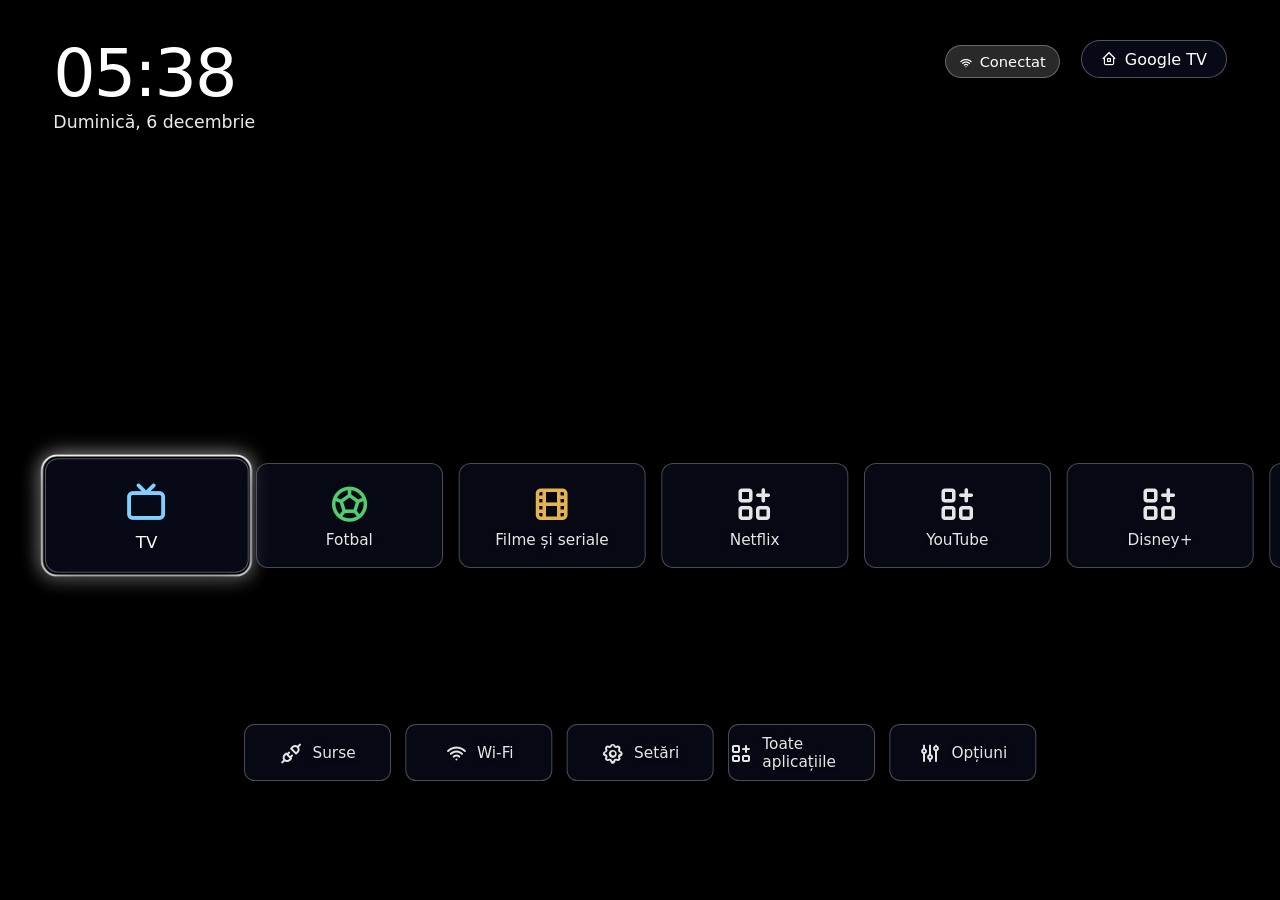
==== launcher/assets/index.html @ 6b67a003 "Upgrade: launcher cu actualizare automata, Recente, meteo, favorite la Fotbal, genuri si de vazut la" ====
<!doctype html>
<html lang="ro">
<head>
<meta charset="utf-8">
<meta name="viewport" content="width=device-width,initial-scale=1,minimum-scale=1,maximum-scale=1">
<meta name="tvhome-bridge" content="2">
<title>Acasă</title>
<link rel="stylesheet" href="t.css">
<style>
*{box-sizing:border-box;outline:none;-webkit-tap-highlight-color:transparent}
html{font-size:calc(100vw/192)}
html,body{margin:0;height:100%;overflow:hidden;background:#000;color:#fff;font-family:Roboto,"Segoe UI",system-ui,sans-serif;-webkit-user-select:none;user-select:none}
#bg{position:absolute;inset:0;background:url(wall.jpg) center/cover no-repeat}
#clock{position:absolute;left:8rem;top:6rem;text-shadow:0 .1rem 1.2rem rgba(0,0,0,.55)}
#ck{font-size:10rem;font-weight:500;letter-spacing:-.3rem;line-height:1}
#dt{font-size:2.6rem;opacity:.92;margin-top:.8rem}
#net{position:absolute;right:33rem;top:6.8rem;font-size:2.2rem;padding:1rem 2rem;border-radius:99rem}
.tb{position:absolute;right:8rem;top:6rem;font-size:2.4rem;padding:1.3rem 2.8rem;border-radius:99rem;display:flex;gap:1.2rem;align-items:center;transition:transform .3s cubic-bezier(.34,1.4,.5,1),box-shadow .3s;background:rgba(10,13,32,.74)!important}
.tb.f{transform:scale(1.08);border-color:#fff!important;box-shadow:0 0 0 .3rem #fff,0 0 3rem rgba(255,255,255,.55)}
.gl{background:rgba(255,255,255,.16);border:.1rem solid rgba(255,255,255,.3);}
.vw{position:absolute;left:0;right:0;overflow:visible}
#vA{top:50%;height:20rem}
#vB{top:79%;height:12rem}
#vR{top:37%;height:12rem;display:none}
#rlab{position:absolute;left:8rem;top:34.4%;font-size:2.3rem;opacity:.9;text-shadow:0 .1rem .8rem #000;display:none}
#wx{display:none;align-items:center;gap:1rem;font-size:2.8rem;margin-top:1rem;text-shadow:0 .1rem 1.2rem rgba(0,0,0,.55)}
#wx i{font-size:3.4rem}
.sm.f .in{box-shadow:0 0 0 .3rem #fff,0 1.4rem 3.6rem rgba(0,0,0,.5)}
.row{position:absolute;left:0;top:0;height:100%;transition:transform .42s cubic-bezier(.3,1.1,.4,1);will-change:transform}
.t{position:absolute;top:2rem;transition:transform .36s cubic-bezier(.34,1.3,.5,1);will-change:transform}
.in{position:relative;width:100%;height:100%;border-radius:1.8rem;overflow:hidden;transition:transform .3s cubic-bezier(.34,1.4,.5,1),opacity .3s,box-shadow .3s;display:flex;flex-direction:column;align-items:center;justify-content:center;gap:.8rem;box-shadow:0 .6rem 2rem rgba(0,0,0,.35)}
.in.g{background:rgba(10,13,32,.74);border:.1rem solid rgba(255,255,255,.3);}
.in img{width:100%;height:100%;object-fit:cover;display:block}
.in i{font-size:6.4rem}
.in span{font-size:2.3rem;opacity:1;text-shadow:0 .1rem .6rem rgba(0,0,0,.6)}
.sm .in{flex-direction:row;gap:1.4rem;border-radius:1.6rem}
.sm .in i{font-size:3.6rem}
.sm .in span{font-size:2.3rem}
.dim .in{opacity:.9}
.f .in{transform:scale(1.09);opacity:1;box-shadow:0 1.4rem 3.6rem rgba(0,0,0,.5)}
#ring{position:absolute;pointer-events:none;border:.3rem solid #fff;border-radius:2.4rem;box-shadow:0 0 3rem rgba(255,255,255,.65);opacity:0;transition:transform .38s cubic-bezier(.34,1.4,.5,1),width .38s cubic-bezier(.34,1.4,.5,1),height .38s cubic-bezier(.34,1.4,.5,1),opacity .25s;top:0;left:0}
.edit .t .in{animation:wig .24s ease-in-out infinite alternate}
.edit .t:nth-child(2n) .in{animation-delay:-.12s}
.edit .t.mv .in{animation:none;transform:scale(1.14);box-shadow:0 2rem 4rem rgba(0,0,0,.6)}
@keyframes wig{from{transform:rotate(-1.3deg)}to{transform:rotate(1.3deg)}}
@keyframes pop{0%{opacity:0;transform:translateY(3rem) scale(.9)}60%{transform:translateY(-.5rem) scale(1.03)}100%{opacity:1;transform:none}}
.ent .in{animation:pop .7s cubic-bezier(.2,.9,.3,1.15) backwards}
#hint{position:absolute;left:0;right:0;top:44%;text-align:center;font-size:2.4rem;opacity:0;transition:opacity .25s;text-shadow:0 .1rem 1rem #000;pointer-events:none}
#hint b{font-weight:500;background:rgba(0,0,0,.45);padding:1rem 2.4rem;border-radius:99rem}
#toast{position:absolute;left:50%;top:38%;transform:translate(-50%,-2rem);opacity:0;transition:all .3s cubic-bezier(.2,.9,.3,1.2);font-size:2.6rem;padding:1.4rem 3rem;border-radius:2rem;background:rgba(6,10,30,.86);border:.1rem solid rgba(255,255,255,.25);pointer-events:none;z-index:30}
#toast.on{opacity:1;transform:translate(-50%,0)}
#panel{position:absolute;inset:0;background:rgba(5,7,16,.88);display:none;z-index:20;padding:8rem}
#panel h1{font-size:4.2rem;font-weight:500;margin:0 0 .6rem}
#panel p{font-size:2.2rem;opacity:.7;margin:0 0 4rem}
#pg{padding:1.2rem;margin:-1.2rem;position:relative;display:flex;flex-wrap:wrap;gap:3rem;align-content:flex-start;height:62rem;overflow:hidden}
#pg .c{position:relative;width:26rem;height:14.6rem;flex:none}
#pg .c .in{box-shadow:none}
#pg.list .c{width:44rem;height:9rem}
#pg.list .in{flex-direction:row;justify-content:flex-start;padding:0 3rem;gap:2rem}
#pg.list .in i{font-size:4rem}
#pg.list .in span{font-size:2.6rem}
#pg .c .tag{position:absolute;right:1rem;top:1rem;font-size:1.7rem;background:rgba(0,0,0,.6);padding:.3rem 1rem;border-radius:99rem;z-index:2}
#pring{position:absolute;pointer-events:none;border:.3rem solid #fff;border-radius:2.4rem;box-shadow:0 0 3rem rgba(255,255,255,.65);transition:all .3s cubic-bezier(.34,1.4,.5,1);z-index:3}
</style>
</head>
<body>
<div id="bg"></div>
<div id="clock"><div id="ck"></div><div id="dt"></div><div id="wx"></div></div>
<div id="net" class="gl"><i class="ti ti-wifi" style="vertical-align:-.3rem;margin-right:.8rem"></i><span id="nt"></span></div>
<div id="gtv" class="gl tb"><i class="ti ti-home-2"></i><span>Google TV</span></div>
<div class="vw" id="vA"><div class="row" id="rA"><div id="ring"></div></div></div>
<div id="rlab">Recente</div>
<div class="vw" id="vR"><div class="row" id="rR"></div></div>
<div class="vw" id="vB"><div class="row" id="rB"><div id="ringB" style="display:none"></div></div></div>
<div id="hint"><b></b></div>
<div id="toast"></div>
<div id="panel"><h1 id="ph"></h1><p id="ps"></p><div id="pg"><div id="pring"></div></div></div>
<script>
var U=document.documentElement.clientWidth/192, $=function(i){return document.getElementById(i)};
var NOTV=!window.TV; if(NOTV){window.TV={apps:function(){return JSON.stringify([{p:'com.netflix.ninja',l:'Netflix',t:1},{p:'com.google.android.youtube.tv',l:'YouTube',t:1},{p:'com.disney.disneyplus',l:'Disney+',t:1},{p:'com.spotify.tv.android',l:'Spotify',t:1},{p:'com.android.vending',l:'Google Play Store',t:1},{p:'org.videolan.vlc',l:'VLC',t:1},{p:'com.tcl.dashboard',l:'Dashboard',t:1}])},icon:function(){return ''},launch:function(p){console.log('launch',p)},openTv:function(){},inputs:function(){return JSON.stringify([{id:'h1',label:'HDMI 1',pass:true},{id:'h2',label:'HDMI 2 (PS5)',pass:true},{id:'t',label:'TV',pass:false}])},openInput:function(){},settings:function(){},openUrl:function(u){console.log(u)},online:function(){return true},get:function(k){return localStorage.getItem(k)||''},set:function(k,v){localStorage.setItem(k,v)}}}
var BASE='https://baddamtzz.github.io/tv-apps/';
var DAYS=['Duminică','Luni','Marți','Miercuri','Joi','Vineri','Sâmbătă'],MON=['ianuarie','februarie','martie','aprilie','mai','iunie','iulie','august','septembrie','octombrie','noiembrie','decembrie'];
var PRI=['com.netflix.ninja','com.google.android.youtube.tv','com.disney.disneyplus','com.wbd.stream','net.cme.voyo.ro.tvapp','ro.digionline.tv','com.spotify.tv.android','com.stremio.one','org.videolan.vlc','tv.twitch.android.app','com.android.vending','com.tcl.ui_mediaCenter'];
var DEFHID=['com.tcl.dashboard','com.tcl.guard','com.tcl.suspension','com.tcl.t_solo','com.tcl.usercenter','com.tcl.messagebox','com.tcl.tv.tclhome_passive','com.android.tv.settings','com.tcl.tv','com.google.android.play.games','com.tcl.browser'];
var SPEC={tv:{id:'tv',l:'TV',i:'ti-device-tv',c:'#7fd0ff',go:function(){TV.openTv()}},fotbal:{id:'fotbal',l:'Fotbal',i:'ti-ball-football',c:'#5be37a',go:function(){TV.openUrl(BASE+'fotbal/')}},filme:{id:'filme',l:'Filme și seriale',i:'ti-movie',c:'#ffc857',go:function(){TV.openUrl(BASE+'filme/')}}};
var ITEMS={},ORDER=[],HIDDEN=[],ALL=[],ICONS={};
var S={mode:'nav',row:'A',ia:0,ib:0,ir:0,snap:null};
var TILES={A:[],B:[],R:[]},R_ITEMS=[];
var B_ITEMS=[{id:'src',l:'Surse',i:'ti-plug-connected',go:function(){openSources()}},{id:'wifi',l:'Wi-Fi',i:'ti-wifi',go:function(){TV.settings('android.settings.WIFI_SETTINGS')}},{id:'set',l:'Setări',i:'ti-settings',go:function(){TV.settings('android.settings.SETTINGS')}},{id:'all',l:'Toate aplicațiile',i:'ti-apps',go:function(){openAll()}},{id:'opt',l:'Opțiuni',i:'ti-adjustments',go:function(){openOptions()}}];
function launchApp(p){noteRecent(p);TV.launch(p)}
function recents(){return jget('recent',[])}
function noteRecent(p){var r=recents().filter(function(x){return x!==p});r.unshift(p);TV.set('recent',JSON.stringify(r.slice(0,8)))}
function jget(k,d){try{var v=TV.get(k);return v?JSON.parse(v):d}catch(e){return d}}
function toast(t,ms){var o=$('toast');o.textContent=t;o.classList.add('on');clearTimeout(toast.t);toast.t=setTimeout(function(){o.classList.remove('on')},ms||1400)}
function hint(t){var h=$('hint');h.firstChild.textContent=t||'';h.style.opacity=t?1:0}
function tick(){var n=new Date;$('ck').textContent=('0'+n.getHours()).slice(-2)+':'+('0'+n.getMinutes()).slice(-2);$('dt').textContent=DAYS[n.getDay()]+', '+n.getDate()+' '+MON[n.getMonth()];var on=TV.online();$('nt').textContent=on?'Conectat':'Fără internet'}
var CITY=jget('city',null)||{n:'București',lat:44.4268,lon:26.1025},wxAt=0;
function wxIcon(c,day){if(c<=1)return day?'ti-sun':'ti-moon';if(c<=3)return 'ti-cloud';if(c<=48)return 'ti-cloud-fog';if(c<=67||(c>=80&&c<=82))return 'ti-cloud-rain';if(c<=77||c===85||c===86)return 'ti-cloud-snow';if(c>=95)return 'ti-cloud-storm';return 'ti-cloud'}
function weather(){
 wxAt=Date.now();if(!TV.online())return;
 var x=new XMLHttpRequest();x.open('GET','https://api.open-meteo.com/v1/forecast?latitude='+CITY.lat+'&longitude='+CITY.lon+'&current=temperature_2m,weather_code,is_day&timezone=auto');x.timeout=10000;
 x.onload=function(){try{var d=JSON.parse(x.responseText).current,w=$('wx');w.innerHTML='<i class="ti '+wxIcon(d.weather_code,d.is_day)+'"></i><span>'+Math.round(d.temperature_2m)+'° · '+CITY.n+'</span>';w.style.display='flex'}catch(e){}};
 x.send()}
function weatherSoon(){if(Date.now()-wxAt>20*60000)weather()}
function load(){
 var apps=[];try{apps=JSON.parse(TV.apps())}catch(e){}
 ALL=apps.slice().sort(function(a,b){return a.l.localeCompare(b.l)});
 ITEMS={};Object.keys(SPEC).forEach(function(k){ITEMS[k]=SPEC[k]});
 apps.forEach(function(a){ITEMS['p:'+a.p]={id:'p:'+a.p,l:a.l,pkg:a.p,t:a.t,go:function(){launchApp(a.p)}}});
 var saved=jget('order',null),hid=jget('hidden',null);
 HIDDEN=hid||DEFHID.map(function(p){return 'p:'+p});
 if(saved){ORDER=saved.filter(function(id){return ITEMS[id]});apps.forEach(function(a){var id='p:'+a.p;if(ORDER.indexOf(id)<0&&HIDDEN.indexOf(id)<0&&a.t)ORDER.push(id)});Object.keys(SPEC).forEach(function(k){if(ORDER.indexOf(k)<0&&HIDDEN.indexOf(k)<0)ORDER.push(k)})}
 else{ORDER=['tv','fotbal','filme'];PRI.forEach(function(p){if(ITEMS['p:'+p])ORDER.push('p:'+p)});apps.filter(function(a){return a.t}).forEach(function(a){var id='p:'+a.p;if(ORDER.indexOf(id)<0&&HIDDEN.indexOf(id)<0)ORDER.push(id)})}
 ORDER=ORDER.filter(function(id){return HIDDEN.indexOf(id)<0});
}
function save(){TV.set('order',JSON.stringify(ORDER));TV.set('hidden',JSON.stringify(HIDDEN))}
function tileEl(it,sm){
 var d=document.createElement('div');d.className='t'+(sm?' sm':'');d.dataset.id=it.id||'';
 var w=sm?22*U:28*U,h=sm?8.6*U:15.75*U;d.style.width=w+'px';d.style.height=h+'px';
 var inn=document.createElement('div');inn.className='in g';d.appendChild(inn);fillTile(inn,it);return d}
function fillTile(inn,it){
 if(it.pkg&&ICONS[it.pkg]&&ICONS[it.pkg].b){inn.className='in';inn.innerHTML='<img src="'+ICONS[it.pkg].u+'">';return}
 var ic=it.i,col=it.c||'#fff',img='';
 if(it.pkg&&ICONS[it.pkg])img='<img src="'+ICONS[it.pkg].u+'" style="width:7.2rem;height:7.2rem;border-radius:1.4rem;object-fit:contain">';
 inn.className='in g';inn.innerHTML=(img||'<i class="ti '+(ic||'ti-apps')+'" style="color:'+col+'"></i>')+'<span>'+it.l+'</span>'}
function gap(){return 2.4*U}
function layoutA(snapFocus){
 var W=document.documentElement.clientWidth,pad=8*U,TW=28*U,g=gap();
 TILES.A.forEach(function(t,i){t.style.transform='translateX('+(i*(TW+g))+'px)'});
 var total=Math.max(0,TILES.A.length*(TW+g)-g),fx=S.ia*(TW+g);
 var off=Math.max(0,Math.min(fx-(W-TW)/2,total-(W-2*pad)));if(total<=W-2*pad)off=0;
 $('rA').style.transform='translateX('+(pad-off)+'px)';
 var r=$('ring'),t=TILES.A[S.ia];
 if(t){r.style.width=(TW*1.09+1.2*U)+'px';r.style.height=(15.75*U*1.09+1.2*U)+'px';var dx=S.ia*(TW+g)-(TW*.09/2)-.6*U,dy=2*U-(15.75*U*.09/2)-.6*U;r.style.transform='translate('+dx+'px,'+dy+'px)';r.style.opacity=S.row==='A'&&S.mode!=='panel'?1:0}
 TILES.A.forEach(function(x,i){x.classList.toggle('f',S.row==='A'&&i===S.ia);x.classList.toggle('dim',!(S.row==='A'&&i===S.ia))});
}
function layoutB(){
 var W=document.documentElement.clientWidth,BW=22*U,g=2.2*U,n=TILES.B.length,total=n*(BW+g)-g,x0=(W-total)/2;
 TILES.B.forEach(function(t,i){t.style.transform='translateX('+(x0+i*(BW+g))+'px)';t.classList.toggle('f',S.row==='B'&&i===S.ib);t.classList.toggle('dim',!(S.row==='B'&&i===S.ib))});
 var r=$('ringB');r.style.display='none';
}
function buildA(){
 var r=$('rA');TILES.A.forEach(function(t){r.removeChild(t)});TILES.A=[];
 ORDER.forEach(function(id){var it=ITEMS[id];var t=tileEl(it,false);r.appendChild(t);TILES.A.push(t)});
 if(S.ia>=TILES.A.length)S.ia=Math.max(0,TILES.A.length-1);
}
function fillR(){TILES.R.forEach(function(t,i){var it=R_ITEMS[i];if(it&&it.pkg&&ICONS[it.pkg])fillTile(t.firstChild,it)})}
function buildR(){
 var r=$('rR');TILES.R.forEach(function(t){if(t.parentNode)r.removeChild(t)});TILES.R=[];R_ITEMS=[];
 recents().forEach(function(p){var it=ITEMS['p:'+p];if(it&&R_ITEMS.length<6&&R_ITEMS.indexOf(it)<0)R_ITEMS.push(it)});
 R_ITEMS.forEach(function(it){var t=tileEl(it,true);r.appendChild(t);TILES.R.push(t)});
 fillR();var on=R_ITEMS.length>0;$('vR').style.display=on?'block':'none';$('rlab').style.display=on?'block':'none';
 if(S.ir>=R_ITEMS.length)S.ir=Math.max(0,R_ITEMS.length-1);
 if(!on&&S.row==='R')S.row='A'}
function layoutR(){var pad=8*U,RW=22*U,g=2.2*U;TILES.R.forEach(function(t,i){t.style.transform='translateX('+(pad+i*(RW+g))+'px)';var f=S.row==='R'&&i===S.ir;t.classList.toggle('f',f);t.classList.toggle('dim',!f)})}
function buildB(){
 var r=$('rB');B_ITEMS.forEach(function(it){var t=tileEl(it,true);t.querySelector('.in').innerHTML='<i class="ti '+it.i+'"></i><span>'+it.l+'</span>';r.appendChild(t);TILES.B.push(t)});
}
function loadIcons(){
 var q=ALL.filter(function(a){return !ICONS[a.p]}).map(function(a){return a.p});
 (function nx(){var p=q.shift();if(!p){fillR();return}
  try{var r=TV.icon(p);if(r){var k=r.indexOf('|');ICONS[p]={b:r.slice(0,k)==='B',u:r.slice(k+1)};var id='p:'+p,ix=ORDER.indexOf(id);if(ix>=0&&TILES.A[ix])fillTile(TILES.A[ix].firstChild,ITEMS[id])}}catch(e){}
  setTimeout(nx,20)})();
}
function move(d){if(S.row==='T')return;var n=TILES[S.row].length,k={A:'ia',B:'ib',R:'ir'}[S.row];var v=S[k]+d;if(v<0||v>=n)return;S[k]=v;relayout()}
function relayout(){layoutA();layoutB();layoutR();$('gtv').classList.toggle('f',S.row==='T'&&S.mode==='nav')}
function bump(t){if(!t)return;t.firstChild.animate([{transform:'scale(1.09)'},{transform:'scale(.94)'},{transform:'scale(1.14)'},{transform:'scale(1.09)'}],{duration:380,easing:'ease-out'})}
function bump2(){$('gtv').animate([{transform:'scale(1.08)'},{transform:'scale(.94)'},{transform:'scale(1.12)'},{transform:'scale(1.08)'}],{duration:340,easing:'ease-out'})}
function activate(){
 if(S.mode!=='nav')return;
 if(S.row==='T'){bump2();setTimeout(function(){TV.googleHome()},200);return}
 var ix=S.row==='A'?S.ia:S.row==='B'?S.ib:S.ir,it=S.row==='A'?ITEMS[ORDER[S.ia]]:S.row==='B'?B_ITEMS[S.ib]:R_ITEMS[S.ir],t=TILES[S.row][ix];
 if(!it)return;bump(t);
 if((S.row==='A'||S.row==='R')&&it.id!=='fotbal'&&it.id!=='filme'&&it.id!=='tv')toast('Se deschide '+it.l+'…',1200);
 setTimeout(function(){it.go()},it.id==='src'||it.id==='all'||it.id==='opt'?120:260)}
function startEdit(){
 if(S.row!=='A'||!TILES.A.length)return;
 S.mode='edit';S.snap=ORDER.slice();document.body.classList.add('edit');TILES.A[S.ia].classList.add('mv');
 hint('Mută cu săgețile · OK ca să o lași aici · jos ca să o ascunzi · Înapoi anulează');relayout()}
function endEdit(cancel){
 if(cancel&&S.snap){ORDER=S.snap;buildA();loadIconsRefill()}
 else save();
 S.mode='nav';S.snap=null;document.body.classList.remove('edit');TILES.A.forEach(function(t){t.classList.remove('mv')});hint('');relayout()}
function loadIconsRefill(){fillR();ORDER.forEach(function(id,i){var it=ITEMS[id];if(it.pkg&&ICONS[it.pkg])fillTile(TILES.A[i].firstChild,it)})}
function editMove(d){
 var i=S.ia,j=i+d;if(j<0||j>=ORDER.length)return;
 var a=ORDER[i];ORDER[i]=ORDER[j];ORDER[j]=a;var t=TILES.A[i];TILES.A[i]=TILES.A[j];TILES.A[j]=t;S.ia=j;relayout()}
function editHide(){
 var id=ORDER[S.ia];if(ORDER.length<2)return;
 ORDER.splice(S.ia,1);HIDDEN.push(id);var t=TILES.A.splice(S.ia,1)[0];t.style.transition='opacity .25s,transform .3s';t.style.opacity=0;setTimeout(function(){if(t.parentNode)t.parentNode.removeChild(t)},300);
 if(S.ia>=TILES.A.length)S.ia=TILES.A.length-1;TILES.A[S.ia].classList.add('mv');save();relayout();toast('Ascunsă. O găsești în Toate aplicațiile',2200)}
var PG={items:[],idx:0,kind:'',list:false};
function openPanel(title,sub,items,list){
 S.mode='panel';PG.items=items;PG.idx=0;PG.list=list;$('ph').textContent=title;$('ps').textContent=sub;
 var g=$('pg');g.className=list?'list':'';
 Array.prototype.slice.call(g.querySelectorAll('.c')).forEach(function(c){g.removeChild(c)});
 items.forEach(function(it,i){var c=document.createElement('div');c.className='c';var inn=document.createElement('div');inn.className='in g';c.appendChild(inn);
  if(it.pkg&&ICONS[it.pkg]&&ICONS[it.pkg].b&&!list){inn.className='in';inn.innerHTML='<img src="'+ICONS[it.pkg].u+'">'}
  else{var img=it.pkg&&ICONS[it.pkg]?'<img src="'+ICONS[it.pkg].u+'" style="width:'+(list?'5':'6')+'rem;height:'+(list?'5':'6')+'rem;border-radius:1.2rem;flex:none;object-fit:contain">':'<i class="ti '+(it.i||'ti-apps')+'"></i>';inn.innerHTML=img+'<span>'+it.l+'</span>'}
  if(it.tag){var tg=document.createElement('div');tg.className='tag';tg.textContent=it.tag;c.appendChild(tg)}
  g.appendChild(c)});
 $('panel').style.display='block';$('panel').animate([{opacity:0},{opacity:1}],{duration:220});pfocus(0)}
function pfocus(i){
 PG.idx=Math.max(0,Math.min(PG.items.length-1,i));var cs=$('pg').querySelectorAll('.c'),c=cs[PG.idx];if(!c)return;
 var r=$('pring');r.style.left=(c.offsetLeft-6)+'px';r.style.top=(c.offsetTop-6)+'px';r.style.width=(c.offsetWidth+12)+'px';r.style.height=(c.offsetHeight+12)+'px';
 var g=$('pg');if(c.offsetTop+c.offsetHeight>g.scrollTop+g.clientHeight)g.scrollTop=c.offsetTop+c.offsetHeight-g.clientHeight+20;if(c.offsetTop<g.scrollTop)g.scrollTop=Math.max(0,c.offsetTop-20)}
function closePanel(){S.mode='nav';$('panel').style.display='none'}
function openSources(){
 var arr=[];try{arr=JSON.parse(TV.inputs())}catch(e){}
 var items=[{id:'tvmenu',l:'TV (meniul stock)',i:'ti-device-tv',go:function(){TV.openTv()}}];
 arr.forEach(function(x){if(x.error)return;if(x.pass)items.push({id:x.id,l:x.label,i:'ti-plug-connected',go:function(){TV.openInput(x.id)}})});
 openPanel('Surse','Intrările TV-ului tău. Meniul stock rămâne pe butonul Input al telecomenzii.',items,true)}
function autoHomeOn(){return TV.get('auto_home')!=='0'}
function openOptions(){
 var on=autoHomeOn();
 openPanel('Opțiuni','Setări ale ecranului Acasă',[
  {id:'ah',l:'Revenire automată la Acasă: '+(on?'pornită':'oprită'),i:'ti-home-2',go:function(){TV.set('auto_home',on?'0':'1');toast(on?'Revenirea automată e oprită. Butonul Home duce la Google TV':'Revenirea automată e pornită',2600)}},
  {id:'up',l:'Actualizează interfața acum',i:'ti-refresh',go:function(){try{TV.refreshUi();toast('Caut o versiune nouă…',2200)}catch(e){toast('Nu merge pe această versiune')}}}
 ],true)}
function openAll(){
 var items=ALL.map(function(a){var id='p:'+a.p,shown=ORDER.indexOf(id)>=0;return {id:id,l:a.l,pkg:a.p,tag:shown?'':'ascunsă',go:function(){launchApp(a.p)},pin:id}});
 openPanel('Toate aplicațiile','OK deschide · ține apăsat OK ca să o afișezi sau să o ascunzi de pe ecranul principal',items,false)}
function panelHold(){
 var it=PG.items[PG.idx];if(!it||!it.pin)return;var id=it.pin,ix=ORDER.indexOf(id);
 if(ix>=0){ORDER.splice(ix,1);HIDDEN.push(id);toast(it.l+' ascunsă')}
 else{HIDDEN=HIDDEN.filter(function(x){return x!==id});ORDER.push(id);toast(it.l+' adăugată pe ecranul principal')}
 save();var c=$('pg').querySelectorAll('.c')[PG.idx],tg=c.querySelector('.tag');
 if(ORDER.indexOf(id)>=0){if(tg)c.removeChild(tg)}else if(!tg){tg=document.createElement('div');tg.className='tag';tg.textContent='ascunsă';c.appendChild(tg)}
 buildA();loadIconsRefill();relayout()}
function panelOk(){var it=PG.items[PG.idx];if(it){closePanel();setTimeout(function(){it.go()},120)}}
var press={on:false,t:0,fired:false,tm:0};
function holdFire(){if(!press.on||press.fired)return;press.fired=true;if(S.mode==='nav')startEdit();else if(S.mode==='panel'&&!PG.list)panelHold()}
function isOk(e){return e.key==='Enter'||e.keyCode===13||e.keyCode===23}
document.addEventListener('keydown',function(e){
 var k=e.key,h=true,kc=e.keyCode;
 if(S.mode==='nav'){
  if(kc===183||k==='ColorF0Red'){e.preventDefault();SPEC.fotbal.go();return}
  if(kc===184||k==='ColorF1Green'){e.preventDefault();SPEC.filme.go();return}
  if(kc===185||k==='ColorF2Yellow'){e.preventDefault();openSources();return}
  if(kc===186||k==='ColorF3Blue'){e.preventDefault();TV.googleHome();return}
  if((kc===82||k==='ContextMenu')&&S.row==='A'){e.preventDefault();startEdit();return}}
 if(isOk(e)){
  if(press.on&&Date.now()-press.t>4000)press={on:false,t:0,fired:false,tm:0};
  if(!e.repeat&&!press.on){press={on:true,t:Date.now(),fired:false};clearTimeout(press.tm);press.tm=setTimeout(holdFire,650)}
  e.preventDefault();return}
 if(S.mode==='panel'){
  var cols=PG.list?1:Math.max(1,Math.floor(($('pg').clientWidth+3*U*1)/(26*U+3*U)));
  if(k==='ArrowRight')pfocus(PG.idx+1);else if(k==='ArrowLeft')pfocus(PG.idx-1);else if(k==='ArrowDown')pfocus(PG.idx+cols);else if(k==='ArrowUp')pfocus(PG.idx-cols);else h=false;
  if(h)e.preventDefault();return}
 if(S.mode==='edit'){
  if(k==='ArrowRight')editMove(1);else if(k==='ArrowLeft')editMove(-1);else if(k==='ArrowDown')editHide();else h=false;
  if(h)e.preventDefault();return}
 if(k==='ArrowRight')move(1);else if(k==='ArrowLeft')move(-1);
 else if(k==='ArrowDown'&&S.row==='A'){S.row='B';relayout()}
 else if(k==='ArrowUp'&&S.row==='B'){S.row='A';relayout()}
 else if(k==='ArrowUp'&&S.row==='A'){S.row=R_ITEMS.length?'R':'T';relayout()}
 else if(k==='ArrowDown'&&S.row==='R'){S.row='A';relayout()}
 else if(k==='ArrowUp'&&S.row==='R'){S.row='T';relayout()}
 else if(k==='ArrowDown'&&S.row==='T'){S.row=R_ITEMS.length?'R':'A';relayout()}
 else h=false;
 if(h)e.preventDefault()});
document.addEventListener('keyup',function(e){
 if(!isOk(e))return;var p=press;clearTimeout(p.tm);press={on:false,t:0,fired:false,tm:0};if(!p.on||p.fired)return;
 if(S.mode==='nav')activate();else if(S.mode==='edit')endEdit(false);else if(S.mode==='panel')panelOk();
 e.preventDefault()});
window.onBack=function(){
 if(S.mode==='edit'){endEdit(true);return true}
 if(S.mode==='panel'){closePanel();return true}
 if(S.row!=='A'){S.row='A';relayout();return true}
 if(S.ia!==0){S.ia=0;relayout();return true}
 return true};
window.onShown=function(){tick();buildR();relayout();weatherSoon()};
window.onHome=function(){if(S.mode==='edit')endEdit(true);if(S.mode==='panel')closePanel();S.row='A';S.ia=0;buildR();relayout();tick()};
function start(){
 load();buildA();buildB();buildR();tick();weather();setInterval(weatherSoon,5*60000);try{TV.ready()}catch(e){}setInterval(tick,20000);
 document.body.classList.add('ent');relayout();loadIcons();
 setTimeout(function(){document.body.classList.remove('ent')},1500);
 addEventListener('resize',function(){U=document.documentElement.clientWidth/192;TILES.A.forEach(function(t){t.style.width=28*U+'px';t.style.height=15.75*U+'px'});TILES.B.concat(TILES.R).forEach(function(t){t.style.width=22*U+'px';t.style.height=8.6*U+'px'});relayout()})}
start();
</script>
</body>
</html>
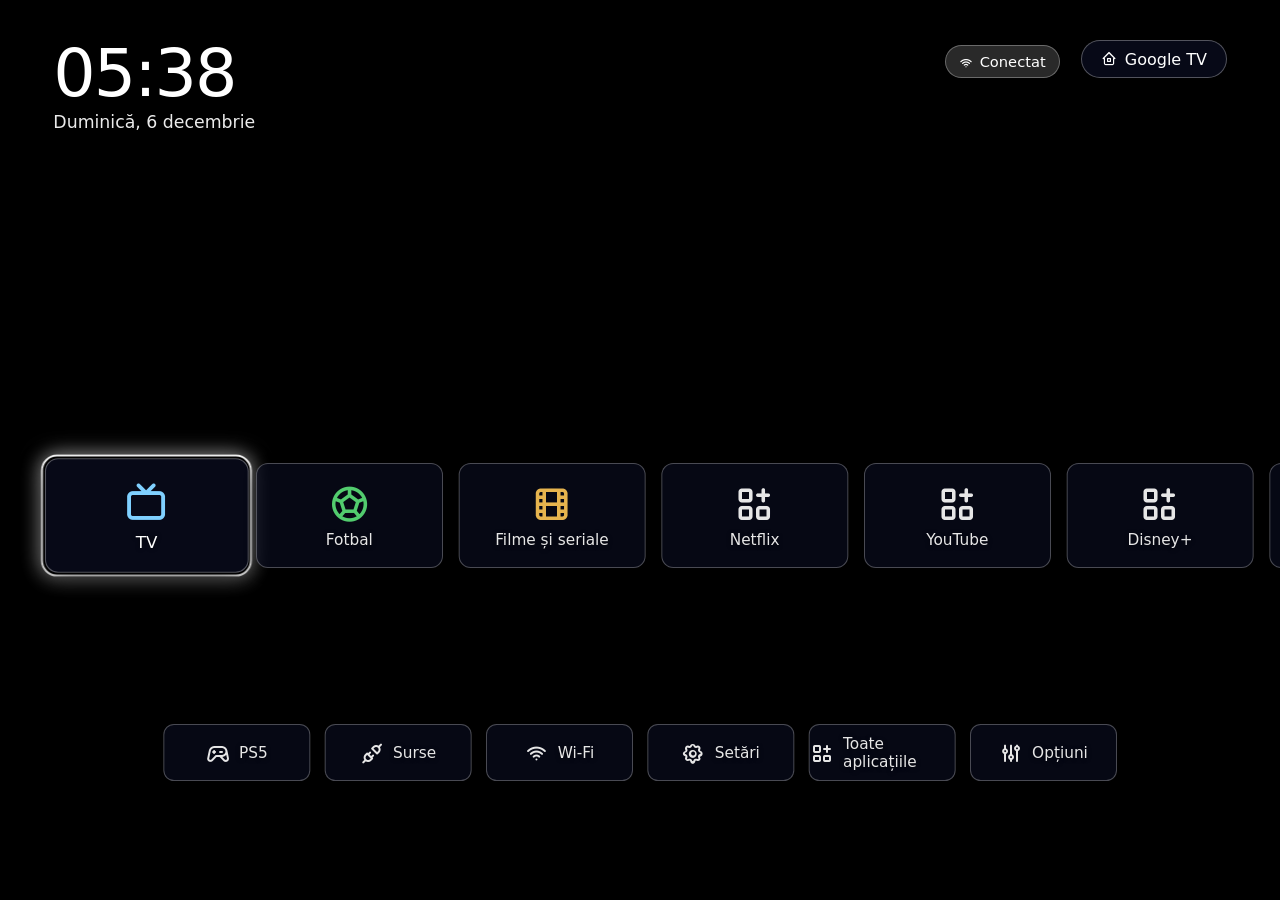
==== commit 30d7eed0: "Launcher: buton PS5 (HDMI 1, CEC) primul in randul de jos Co-Authored-By: Claude Sonnet 5.5 <noreply" ====
--- a/launcher/assets/index.html
+++ b/launcher/assets/index.html
@@ -4,6 +4,7 @@
 <meta charset="utf-8">
 <meta name="viewport" content="width=device-width,initial-scale=1,minimum-scale=1,maximum-scale=1">
 <meta name="tvhome-bridge" content="2">
+<meta name="tvhome-ui" content="2026-11-02">
 <title>Acasă</title>
 <link rel="stylesheet" href="t.css">
 <style>
@@ -86,7 +87,7 @@
 var ITEMS={},ORDER=[],HIDDEN=[],ALL=[],ICONS={};
 var S={mode:'nav',row:'A',ia:0,ib:0,ir:0,snap:null};
 var TILES={A:[],B:[],R:[]},R_ITEMS=[];
-var B_ITEMS=[{id:'src',l:'Surse',i:'ti-plug-connected',go:function(){openSources()}},{id:'wifi',l:'Wi-Fi',i:'ti-wifi',go:function(){TV.settings('android.settings.WIFI_SETTINGS')}},{id:'set',l:'Setări',i:'ti-settings',go:function(){TV.settings('android.settings.SETTINGS')}},{id:'all',l:'Toate aplicațiile',i:'ti-apps',go:function(){openAll()}},{id:'opt',l:'Opțiuni',i:'ti-adjustments',go:function(){openOptions()}}];
+var B_ITEMS=[{id:'ps5',l:'PS5',i:'ti-device-gamepad-2',go:function(){openPs5()}},{id:'src',l:'Surse',i:'ti-plug-connected',go:function(){openSources()}},{id:'wifi',l:'Wi-Fi',i:'ti-wifi',go:function(){TV.settings('android.settings.WIFI_SETTINGS')}},{id:'set',l:'Setări',i:'ti-settings',go:function(){TV.settings('android.settings.SETTINGS')}},{id:'all',l:'Toate aplicațiile',i:'ti-apps',go:function(){openAll()}},{id:'opt',l:'Opțiuni',i:'ti-adjustments',go:function(){openOptions()}}];
 function launchApp(p){noteRecent(p);TV.launch(p)}
 function recents(){return jget('recent',[])}
 function noteRecent(p){var r=recents().filter(function(x){return x!==p});r.unshift(p);TV.set('recent',JSON.stringify(r.slice(0,8)))}
@@ -205,6 +206,13 @@
  var r=$('pring');r.style.left=(c.offsetLeft-6)+'px';r.style.top=(c.offsetTop-6)+'px';r.style.width=(c.offsetWidth+12)+'px';r.style.height=(c.offsetHeight+12)+'px';
  var g=$('pg');if(c.offsetTop+c.offsetHeight>g.scrollTop+g.clientHeight)g.scrollTop=c.offsetTop+c.offsetHeight-g.clientHeight+20;if(c.offsetTop<g.scrollTop)g.scrollTop=Math.max(0,c.offsetTop-20)}
 function closePanel(){S.mode='nav';$('panel').style.display='none'}
+var PS5_ID='com.tcl.tvinput/.TvPassThroughService/HDMI100008';
+function openPs5(){
+ var arr=[];try{arr=JSON.parse(TV.inputs())}catch(e){}
+ var x=arr.filter(function(i){return i.pass&&/\/HDMI1\d*$/.test(i.id)})[0];
+ var id=x?x.id:(TV.get('ps5_id')||PS5_ID);
+ if(x)TV.set('ps5_id',id);else toast('PS5 nu răspunde pe CEC, încerc HDMI 1…',2400);
+ TV.openInput(id)}
 function openSources(){
  var arr=[];try{arr=JSON.parse(TV.inputs())}catch(e){}
  var items=[{id:'tvmenu',l:'TV (meniul stock)',i:'ti-device-tv',go:function(){TV.openTv()}}];
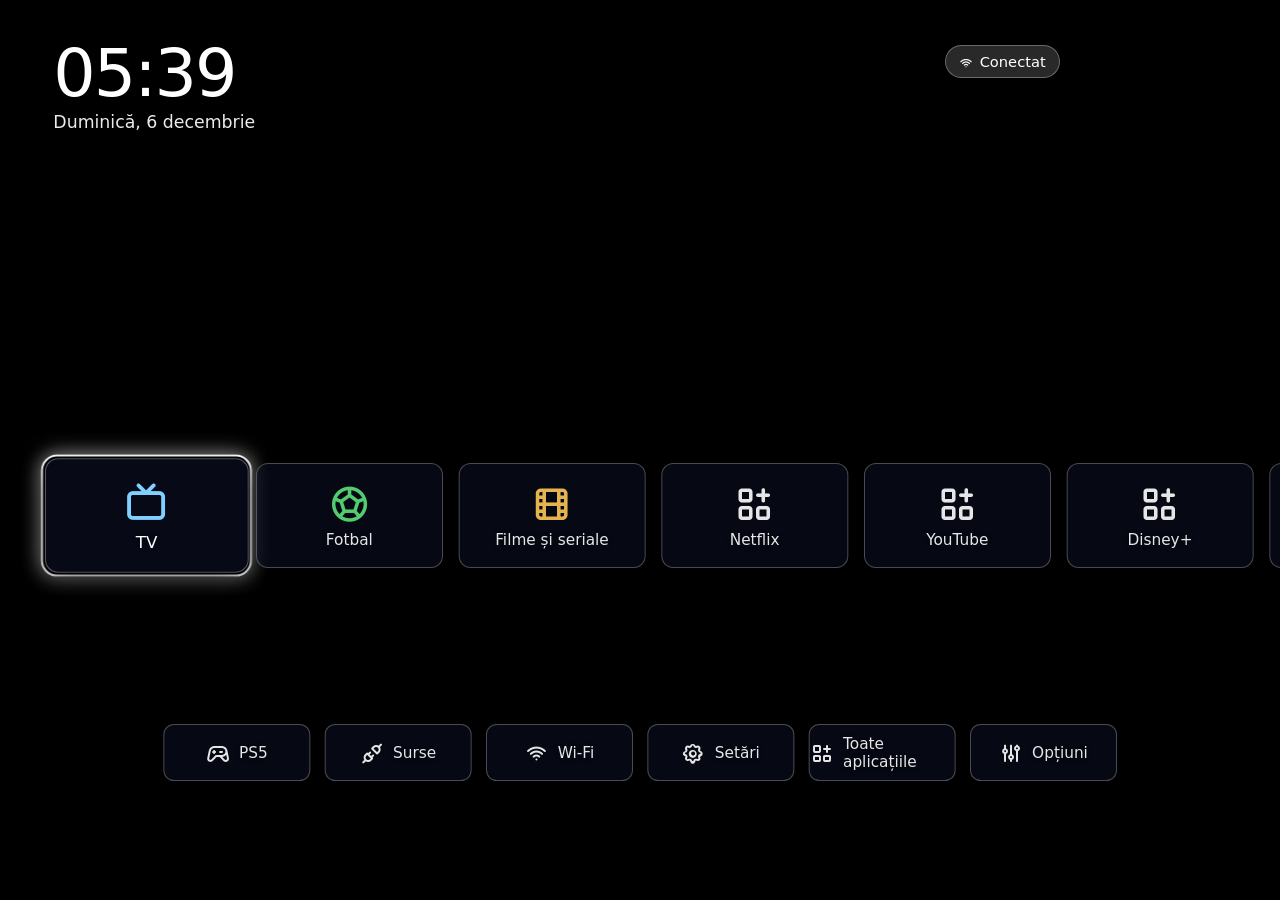
==== commit 60312e54: "Launcher: scos butonul Google TV si optiunea de revenire automata Co-Authored-By: Claude Sonnet 5.5 " ====
--- a/launcher/assets/index.html
+++ b/launcher/assets/index.html
@@ -68,7 +68,6 @@
 <div id="bg"></div>
 <div id="clock"><div id="ck"></div><div id="dt"></div><div id="wx"></div></div>
 <div id="net" class="gl"><i class="ti ti-wifi" style="vertical-align:-.3rem;margin-right:.8rem"></i><span id="nt"></span></div>
-<div id="gtv" class="gl tb"><i class="ti ti-home-2"></i><span>Google TV</span></div>
 <div class="vw" id="vA"><div class="row" id="rA"><div id="ring"></div></div></div>
 <div id="rlab">Recente</div>
 <div class="vw" id="vR"><div class="row" id="rR"></div></div>
@@ -163,13 +162,11 @@
   try{var r=TV.icon(p);if(r){var k=r.indexOf('|');ICONS[p]={b:r.slice(0,k)==='B',u:r.slice(k+1)};var id='p:'+p,ix=ORDER.indexOf(id);if(ix>=0&&TILES.A[ix])fillTile(TILES.A[ix].firstChild,ITEMS[id])}}catch(e){}
   setTimeout(nx,20)})();
 }
-function move(d){if(S.row==='T')return;var n=TILES[S.row].length,k={A:'ia',B:'ib',R:'ir'}[S.row];var v=S[k]+d;if(v<0||v>=n)return;S[k]=v;relayout()}
-function relayout(){layoutA();layoutB();layoutR();$('gtv').classList.toggle('f',S.row==='T'&&S.mode==='nav')}
+function move(d){var n=TILES[S.row].length,k={A:'ia',B:'ib',R:'ir'}[S.row];var v=S[k]+d;if(v<0||v>=n)return;S[k]=v;relayout()}
+function relayout(){layoutA();layoutB();layoutR()}
 function bump(t){if(!t)return;t.firstChild.animate([{transform:'scale(1.09)'},{transform:'scale(.94)'},{transform:'scale(1.14)'},{transform:'scale(1.09)'}],{duration:380,easing:'ease-out'})}
-function bump2(){$('gtv').animate([{transform:'scale(1.08)'},{transform:'scale(.94)'},{transform:'scale(1.12)'},{transform:'scale(1.08)'}],{duration:340,easing:'ease-out'})}
 function activate(){
  if(S.mode!=='nav')return;
- if(S.row==='T'){bump2();setTimeout(function(){TV.googleHome()},200);return}
  var ix=S.row==='A'?S.ia:S.row==='B'?S.ib:S.ir,it=S.row==='A'?ITEMS[ORDER[S.ia]]:S.row==='B'?B_ITEMS[S.ib]:R_ITEMS[S.ir],t=TILES[S.row][ix];
  if(!it)return;bump(t);
  if((S.row==='A'||S.row==='R')&&it.id!=='fotbal'&&it.id!=='filme'&&it.id!=='tv')toast('Se deschide '+it.l+'…',1200);
@@ -218,11 +215,8 @@
  var items=[{id:'tvmenu',l:'TV (meniul stock)',i:'ti-device-tv',go:function(){TV.openTv()}}];
  arr.forEach(function(x){if(x.error)return;if(x.pass)items.push({id:x.id,l:x.label,i:'ti-plug-connected',go:function(){TV.openInput(x.id)}})});
  openPanel('Surse','Intrările TV-ului tău. Meniul stock rămâne pe butonul Input al telecomenzii.',items,true)}
-function autoHomeOn(){return TV.get('auto_home')!=='0'}
 function openOptions(){
- var on=autoHomeOn();
  openPanel('Opțiuni','Setări ale ecranului Acasă',[
-  {id:'ah',l:'Revenire automată la Acasă: '+(on?'pornită':'oprită'),i:'ti-home-2',go:function(){TV.set('auto_home',on?'0':'1');toast(on?'Revenirea automată e oprită. Butonul Home duce la Google TV':'Revenirea automată e pornită',2600)}},
   {id:'up',l:'Actualizează interfața acum',i:'ti-refresh',go:function(){try{TV.refreshUi();toast('Caut o versiune nouă…',2200)}catch(e){toast('Nu merge pe această versiune')}}}
  ],true)}
 function openAll(){
@@ -245,7 +239,6 @@
   if(kc===183||k==='ColorF0Red'){e.preventDefault();SPEC.fotbal.go();return}
   if(kc===184||k==='ColorF1Green'){e.preventDefault();SPEC.filme.go();return}
   if(kc===185||k==='ColorF2Yellow'){e.preventDefault();openSources();return}
-  if(kc===186||k==='ColorF3Blue'){e.preventDefault();TV.googleHome();return}
   if((kc===82||k==='ContextMenu')&&S.row==='A'){e.preventDefault();startEdit();return}}
  if(isOk(e)){
   if(press.on&&Date.now()-press.t>4000)press={on:false,t:0,fired:false,tm:0};
@@ -261,10 +254,8 @@
  if(k==='ArrowRight')move(1);else if(k==='ArrowLeft')move(-1);
  else if(k==='ArrowDown'&&S.row==='A'){S.row='B';relayout()}
  else if(k==='ArrowUp'&&S.row==='B'){S.row='A';relayout()}
- else if(k==='ArrowUp'&&S.row==='A'){S.row=R_ITEMS.length?'R':'T';relayout()}
+ else if(k==='ArrowUp'&&S.row==='A'&&R_ITEMS.length){S.row='R';relayout()}
  else if(k==='ArrowDown'&&S.row==='R'){S.row='A';relayout()}
- else if(k==='ArrowUp'&&S.row==='R'){S.row='T';relayout()}
- else if(k==='ArrowDown'&&S.row==='T'){S.row=R_ITEMS.length?'R':'A';relayout()}
  else h=false;
  if(h)e.preventDefault()});
 document.addEventListener('keyup',function(e){
